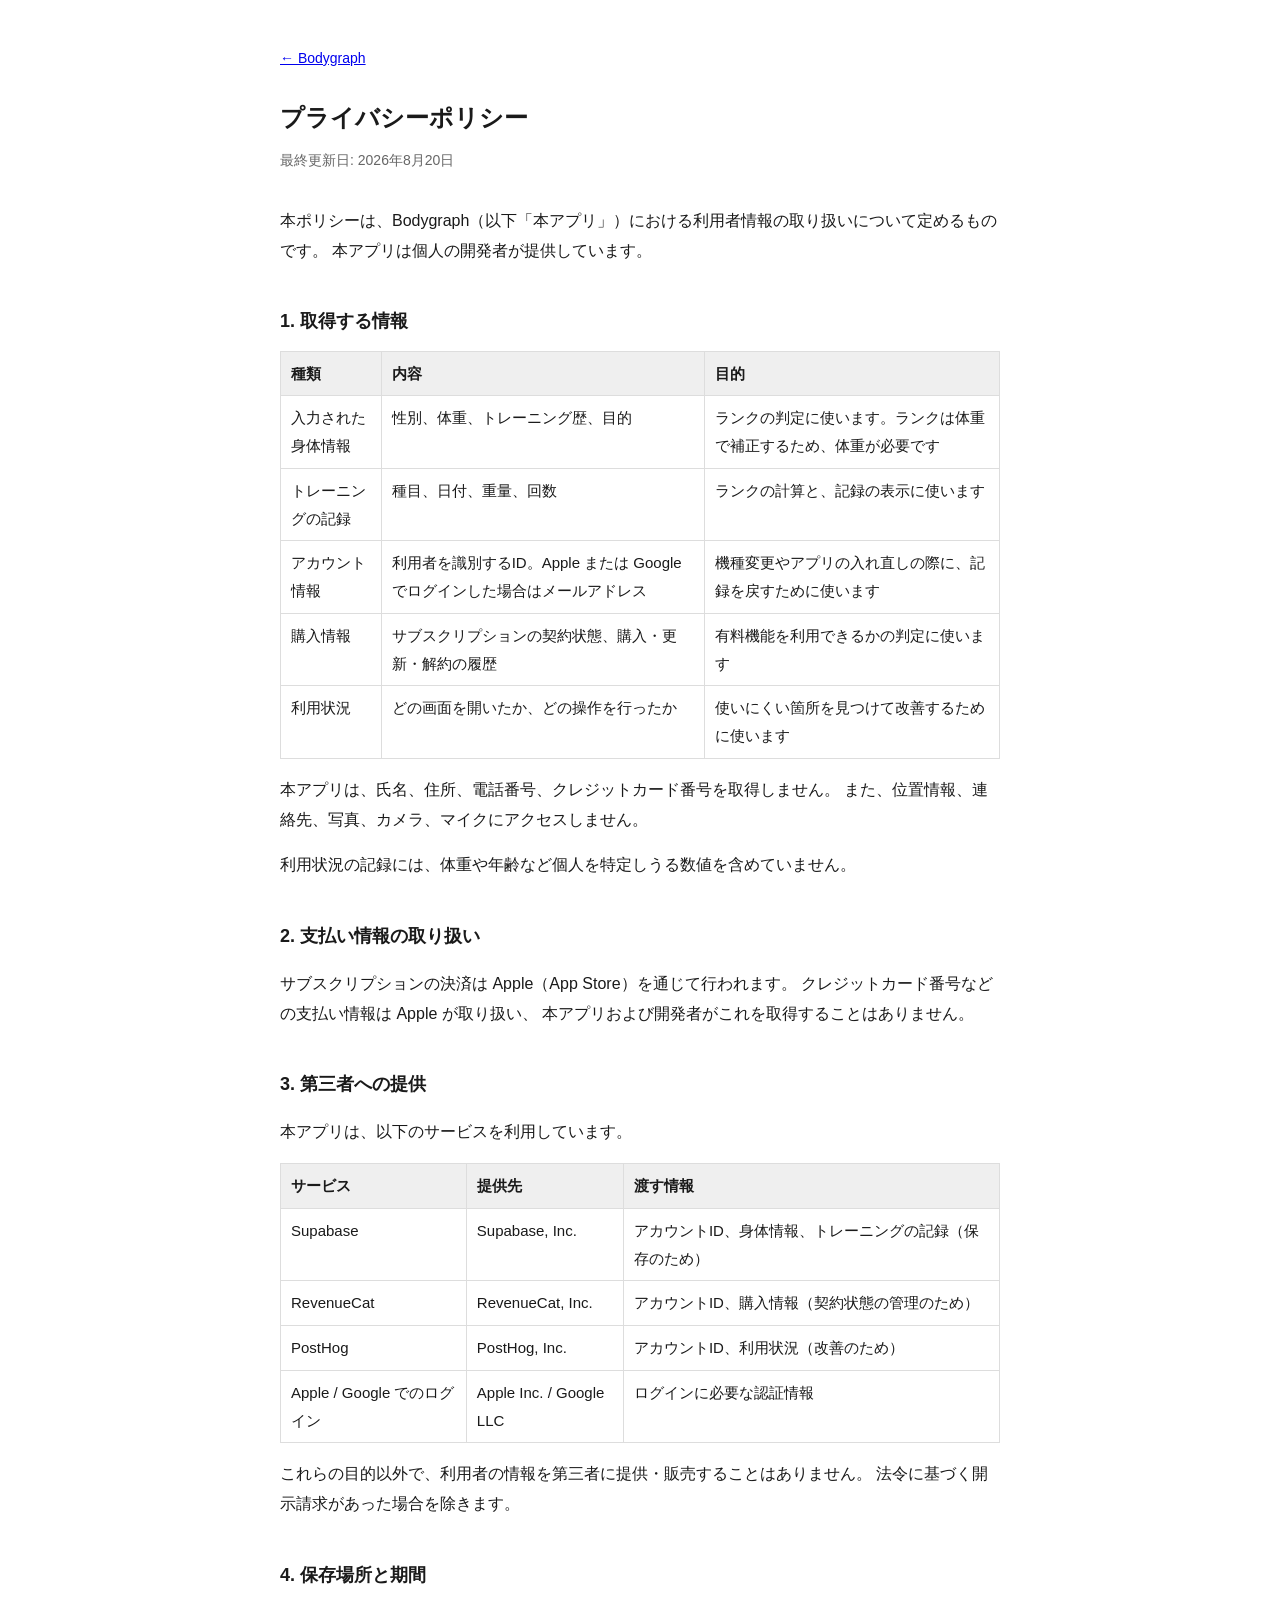
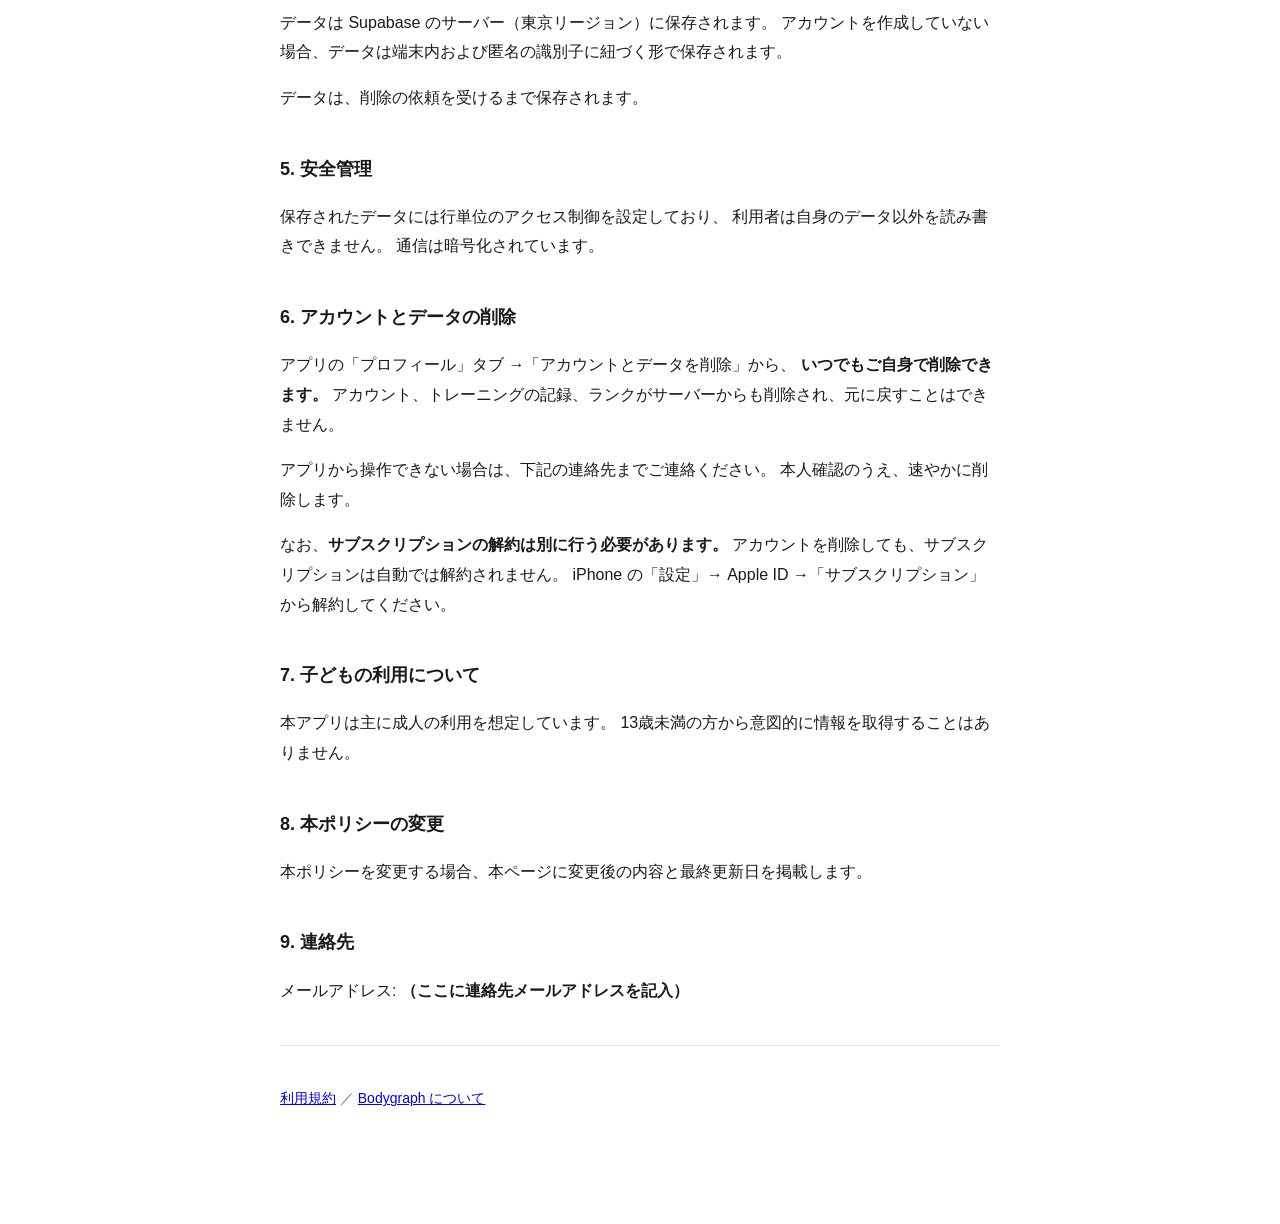
==== privacy.html @ 77b4b25a "利用規約・プライバシーポリシー・サポートページ Bodygraph の法務ページ。GitHub Pages で公開する。" ====
<!DOCTYPE html>
<html lang="ja">
<head>
<meta charset="utf-8">
<meta name="viewport" content="width=device-width, initial-scale=1">
<title>プライバシーポリシー | Bodygraph</title>
<link rel="stylesheet" href="style.css">
</head>
<body>

<p class="nav"><a href="./index.html">← Bodygraph</a></p>

<h1>プライバシーポリシー</h1>
<p class="meta">最終更新日: 2026年8月20日</p>

<p>
本ポリシーは、Bodygraph（以下「本アプリ」）における利用者情報の取り扱いについて定めるものです。
本アプリは個人の開発者が提供しています。
</p>

<h2>1. 取得する情報</h2>

<table>
<tr><th>種類</th><th>内容</th><th>目的</th></tr>
<tr>
  <td>入力された身体情報</td>
  <td>性別、体重、トレーニング歴、目的</td>
  <td>ランクの判定に使います。ランクは体重で補正するため、体重が必要です</td>
</tr>
<tr>
  <td>トレーニングの記録</td>
  <td>種目、日付、重量、回数</td>
  <td>ランクの計算と、記録の表示に使います</td>
</tr>
<tr>
  <td>アカウント情報</td>
  <td>利用者を識別するID。Apple または Google でログインした場合はメールアドレス</td>
  <td>機種変更やアプリの入れ直しの際に、記録を戻すために使います</td>
</tr>
<tr>
  <td>購入情報</td>
  <td>サブスクリプションの契約状態、購入・更新・解約の履歴</td>
  <td>有料機能を利用できるかの判定に使います</td>
</tr>
<tr>
  <td>利用状況</td>
  <td>どの画面を開いたか、どの操作を行ったか</td>
  <td>使いにくい箇所を見つけて改善するために使います</td>
</tr>
</table>

<p>
本アプリは、氏名、住所、電話番号、クレジットカード番号を取得しません。
また、位置情報、連絡先、写真、カメラ、マイクにアクセスしません。
</p>
<p>
利用状況の記録には、体重や年齢など個人を特定しうる数値を含めていません。
</p>

<h2>2. 支払い情報の取り扱い</h2>
<p>
サブスクリプションの決済は Apple（App Store）を通じて行われます。
クレジットカード番号などの支払い情報は Apple が取り扱い、
本アプリおよび開発者がこれを取得することはありません。
</p>

<h2>3. 第三者への提供</h2>
<p>本アプリは、以下のサービスを利用しています。</p>

<table>
<tr><th>サービス</th><th>提供先</th><th>渡す情報</th></tr>
<tr>
  <td>Supabase</td>
  <td>Supabase, Inc.</td>
  <td>アカウントID、身体情報、トレーニングの記録（保存のため）</td>
</tr>
<tr>
  <td>RevenueCat</td>
  <td>RevenueCat, Inc.</td>
  <td>アカウントID、購入情報（契約状態の管理のため）</td>
</tr>
<tr>
  <td>PostHog</td>
  <td>PostHog, Inc.</td>
  <td>アカウントID、利用状況（改善のため）</td>
</tr>
<tr>
  <td>Apple / Google でのログイン</td>
  <td>Apple Inc. / Google LLC</td>
  <td>ログインに必要な認証情報</td>
</tr>
</table>

<p>
これらの目的以外で、利用者の情報を第三者に提供・販売することはありません。
法令に基づく開示請求があった場合を除きます。
</p>

<h2>4. 保存場所と期間</h2>
<p>
データは Supabase のサーバー（東京リージョン）に保存されます。
アカウントを作成していない場合、データは端末内および匿名の識別子に紐づく形で保存されます。
</p>
<p>
データは、削除の依頼を受けるまで保存されます。
</p>

<h2>5. 安全管理</h2>
<p>
保存されたデータには行単位のアクセス制御を設定しており、
利用者は自身のデータ以外を読み書きできません。
通信は暗号化されています。
</p>

<h2>6. アカウントとデータの削除</h2>
<p>
アプリの「プロフィール」タブ →「アカウントとデータを削除」から、
<strong>いつでもご自身で削除できます。</strong>
アカウント、トレーニングの記録、ランクがサーバーからも削除され、元に戻すことはできません。
</p>
<p>
アプリから操作できない場合は、下記の連絡先までご連絡ください。
本人確認のうえ、速やかに削除します。
</p>
<p>
なお、<strong>サブスクリプションの解約は別に行う必要があります。</strong>
アカウントを削除しても、サブスクリプションは自動では解約されません。
iPhone の「設定」→ Apple ID →「サブスクリプション」から解約してください。
</p>

<h2>7. 子どもの利用について</h2>
<p>
本アプリは主に成人の利用を想定しています。
13歳未満の方から意図的に情報を取得することはありません。
</p>

<h2>8. 本ポリシーの変更</h2>
<p>
本ポリシーを変更する場合、本ページに変更後の内容と最終更新日を掲載します。
</p>

<h2>9. 連絡先</h2>
<p>
<!-- ⚠️ ここに実際に受け取れるメールアドレスを入れてください。Appleの審査で連絡先が必要です -->
メールアドレス: <strong>（ここに連絡先メールアドレスを記入）</strong>
</p>

<hr>
<p class="meta"><a href="./terms.html">利用規約</a> ／ <a href="./index.html">Bodygraph について</a></p>

</body>
</html>
---- style.css ----
:root { color-scheme: light dark; }
* { box-sizing: border-box; }
body {
  margin: 0 auto; padding: 32px 20px 80px; max-width: 760px;
  font-family: -apple-system, BlinkMacSystemFont, "Hiragino Sans", "Noto Sans JP", sans-serif;
  line-height: 1.85; color: #1a1a1a; background: #ffffff;
  font-size: 16px; word-break: break-word;
}
@media (prefers-color-scheme: dark) {
  body { color: #e8e8e8; background: #101418; }
  a { color: #7fb2ff; }
  hr { border-color: #2a3038; }
  .meta { color: #93a0ae; }
}
h1 { font-size: 24px; margin: 0 0 8px; }
h2 { font-size: 18px; margin: 40px 0 8px; }
.meta { color: #666; font-size: 14px; margin: 0 0 32px; }
ul { padding-left: 20px; }
li { margin: 4px 0; }
hr { border: 0; border-top: 1px solid #e5e5e5; margin: 40px 0; }
table { border-collapse: collapse; width: 100%; margin: 12px 0; font-size: 15px; }
th, td { border: 1px solid #ddd; padding: 8px 10px; text-align: left; vertical-align: top; }
@media (prefers-color-scheme: dark) { th, td { border-color: #2a3038; } }
th { background: rgba(127,127,127,.12); }
.nav { font-size: 14px; margin-bottom: 24px; }
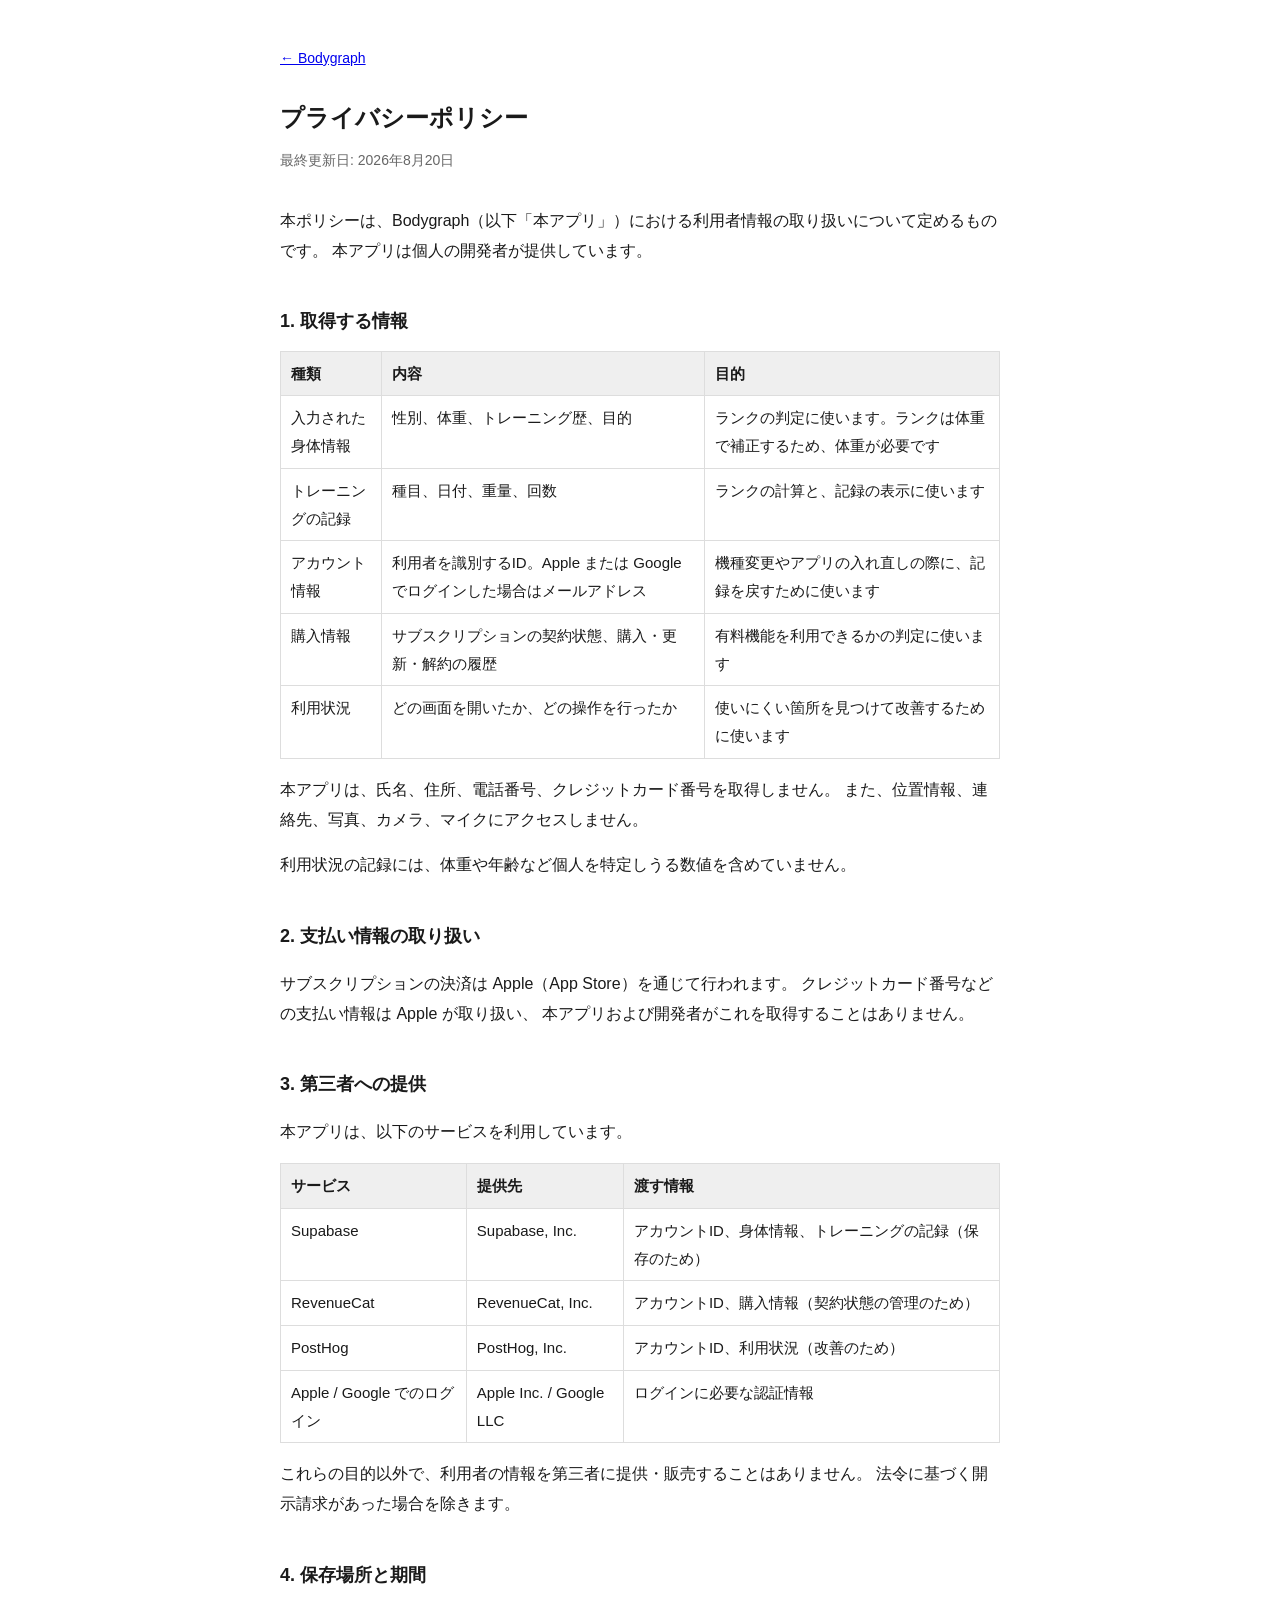
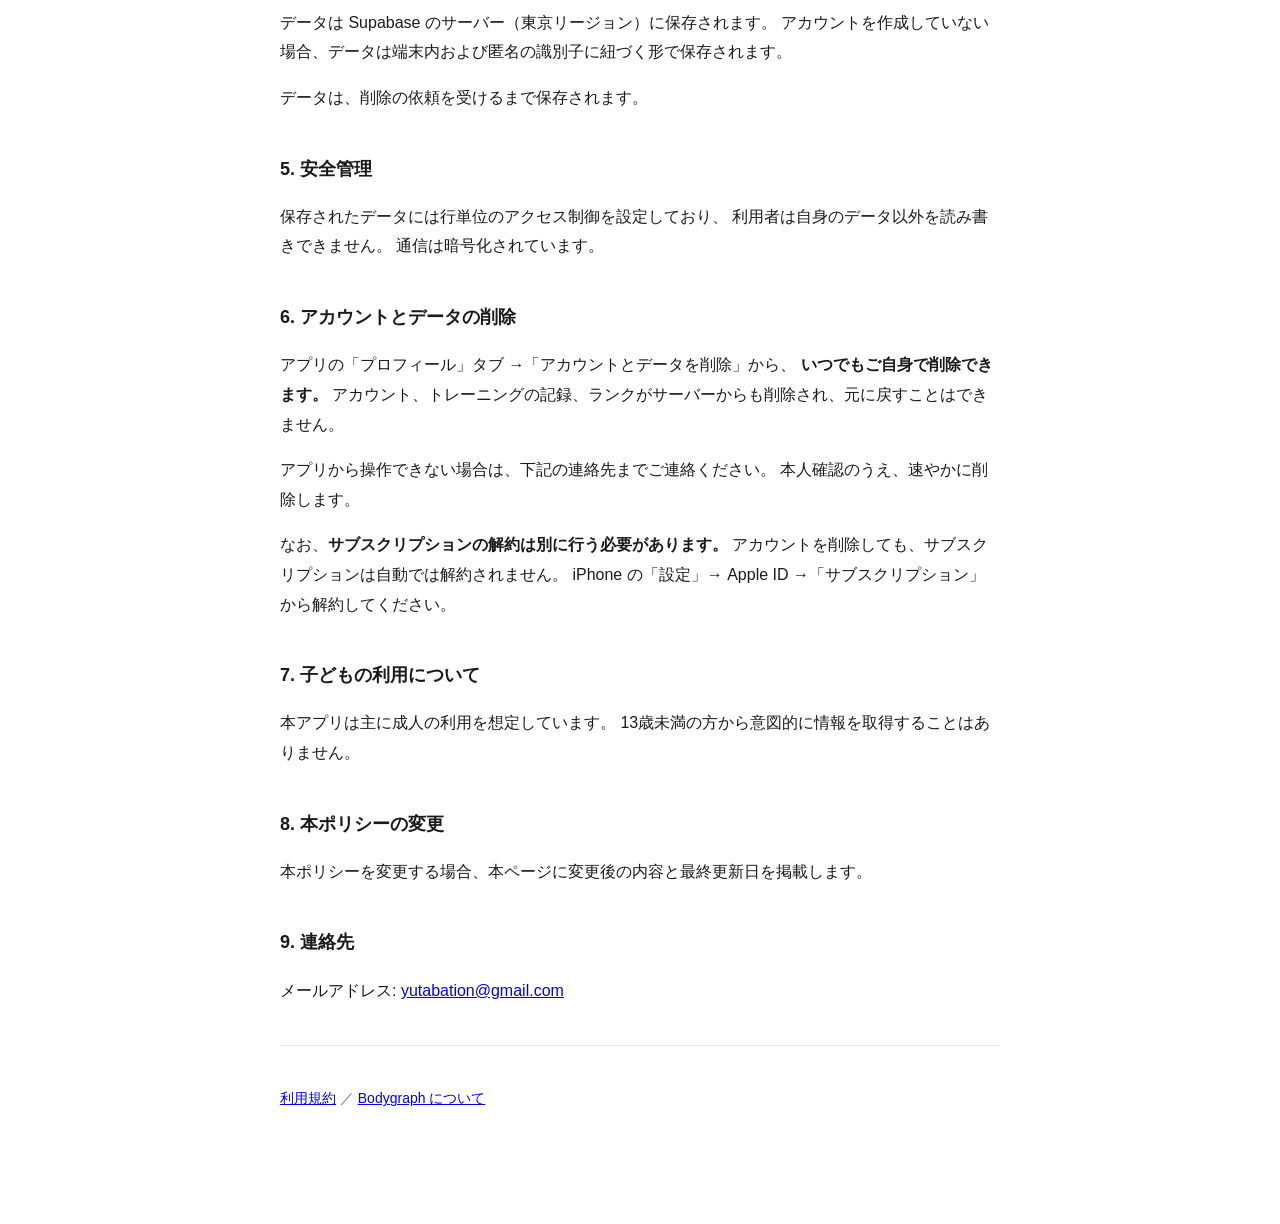
==== commit e2872b65: "連絡先メールアドレスを記載" ====
--- a/privacy.html
+++ b/privacy.html
@@ -141,8 +141,7 @@
 
 <h2>9. 連絡先</h2>
 <p>
-<!-- ⚠️ ここに実際に受け取れるメールアドレスを入れてください。Appleの審査で連絡先が必要です -->
-メールアドレス: <strong>（ここに連絡先メールアドレスを記入）</strong>
+メールアドレス: <a href="mailto:yutabation@gmail.com">yutabation@gmail.com</a>
 </p>
 
 <hr>
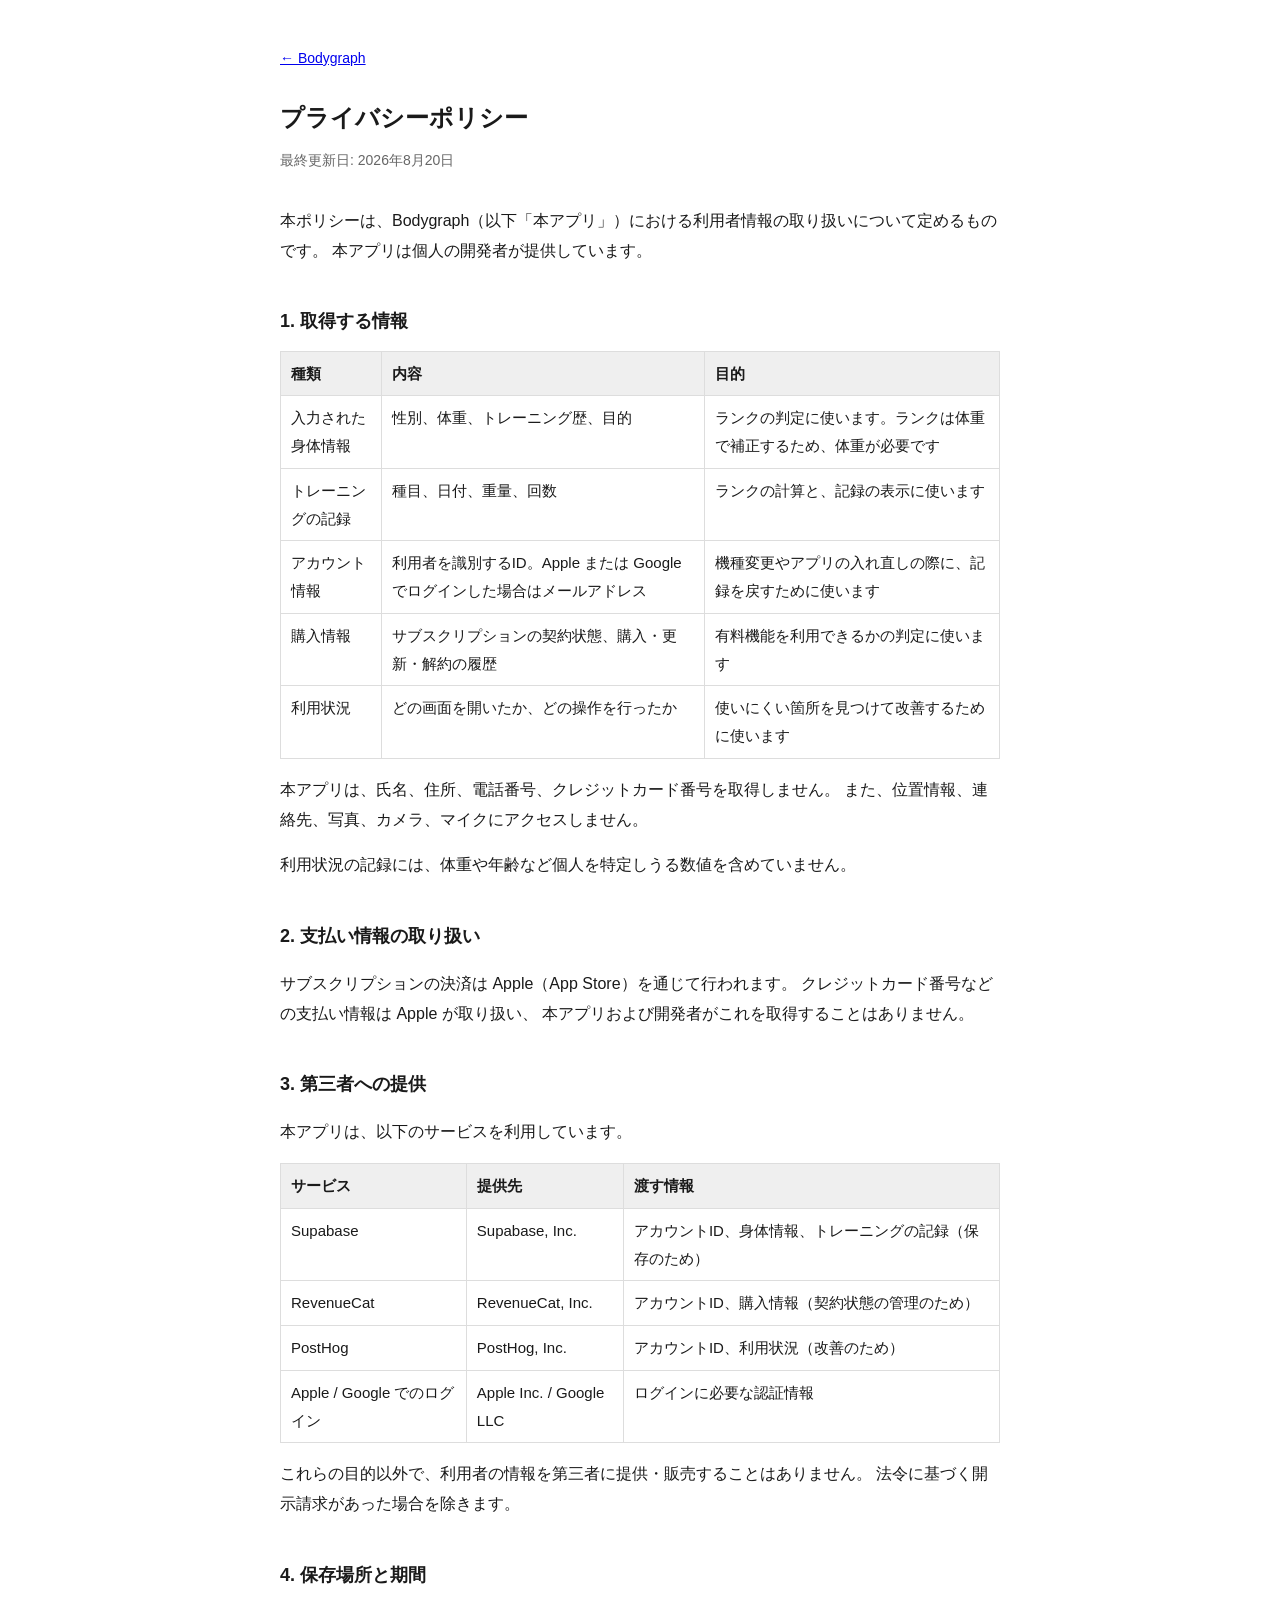
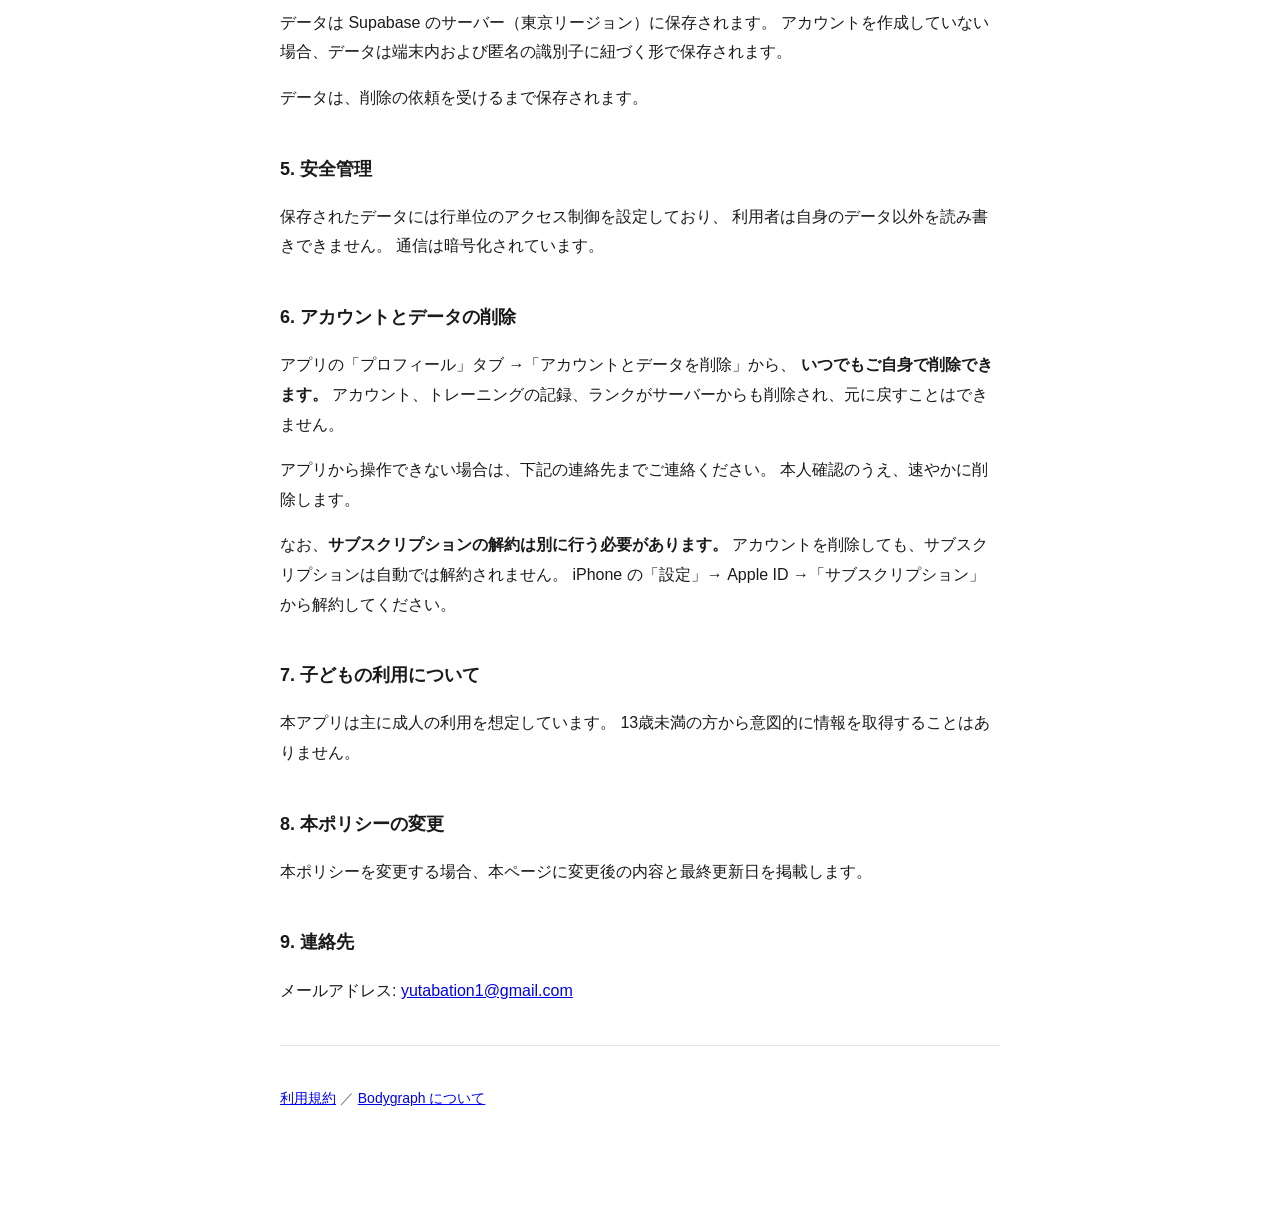
==== commit 775d5763: "連絡先のメールを yutabation1@gmail.com に揃える（アプリ側と食い違っていた）" ====
--- a/privacy.html
+++ b/privacy.html
@@ -141,7 +141,7 @@
 
 <h2>9. 連絡先</h2>
 <p>
-メールアドレス: <a href="mailto:yutabation@gmail.com">yutabation@gmail.com</a>
+メールアドレス: <a href="mailto:yutabation1@gmail.com">yutabation1@gmail.com</a>
 </p>
 
 <hr>
